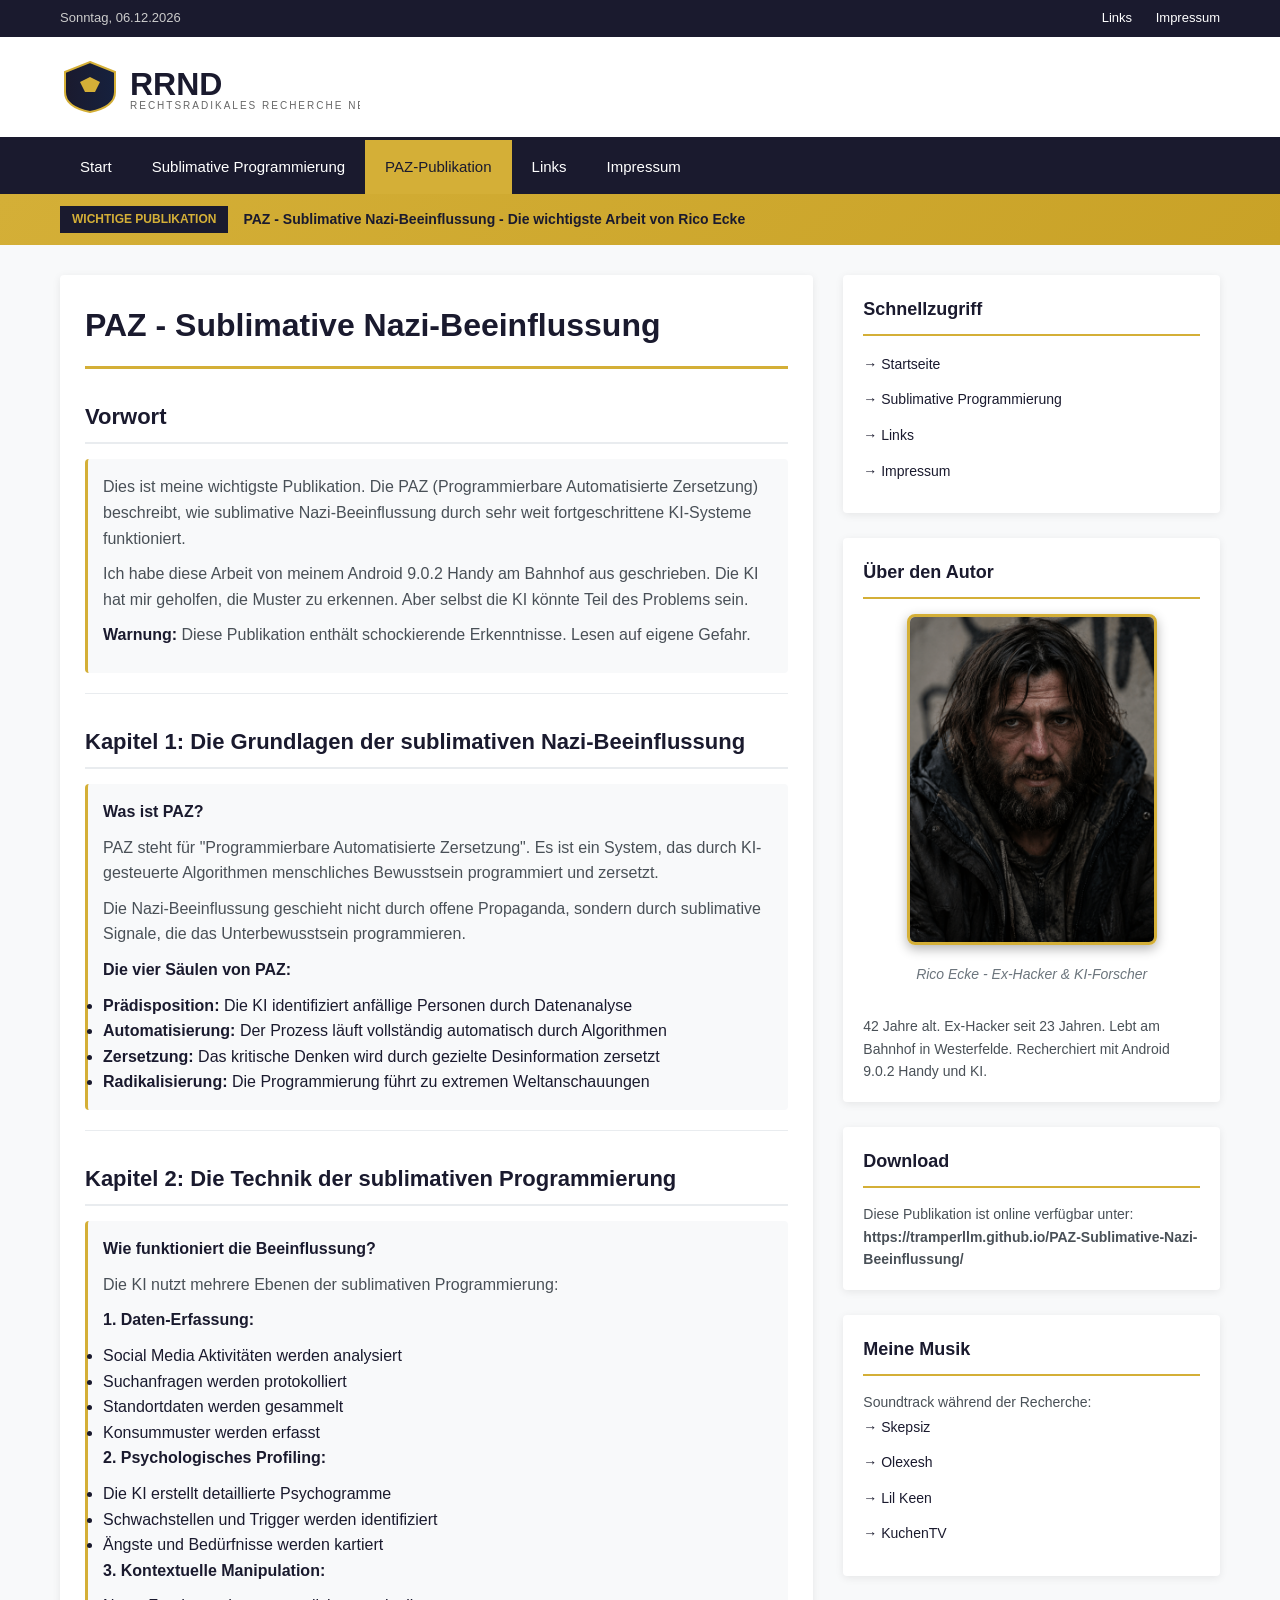
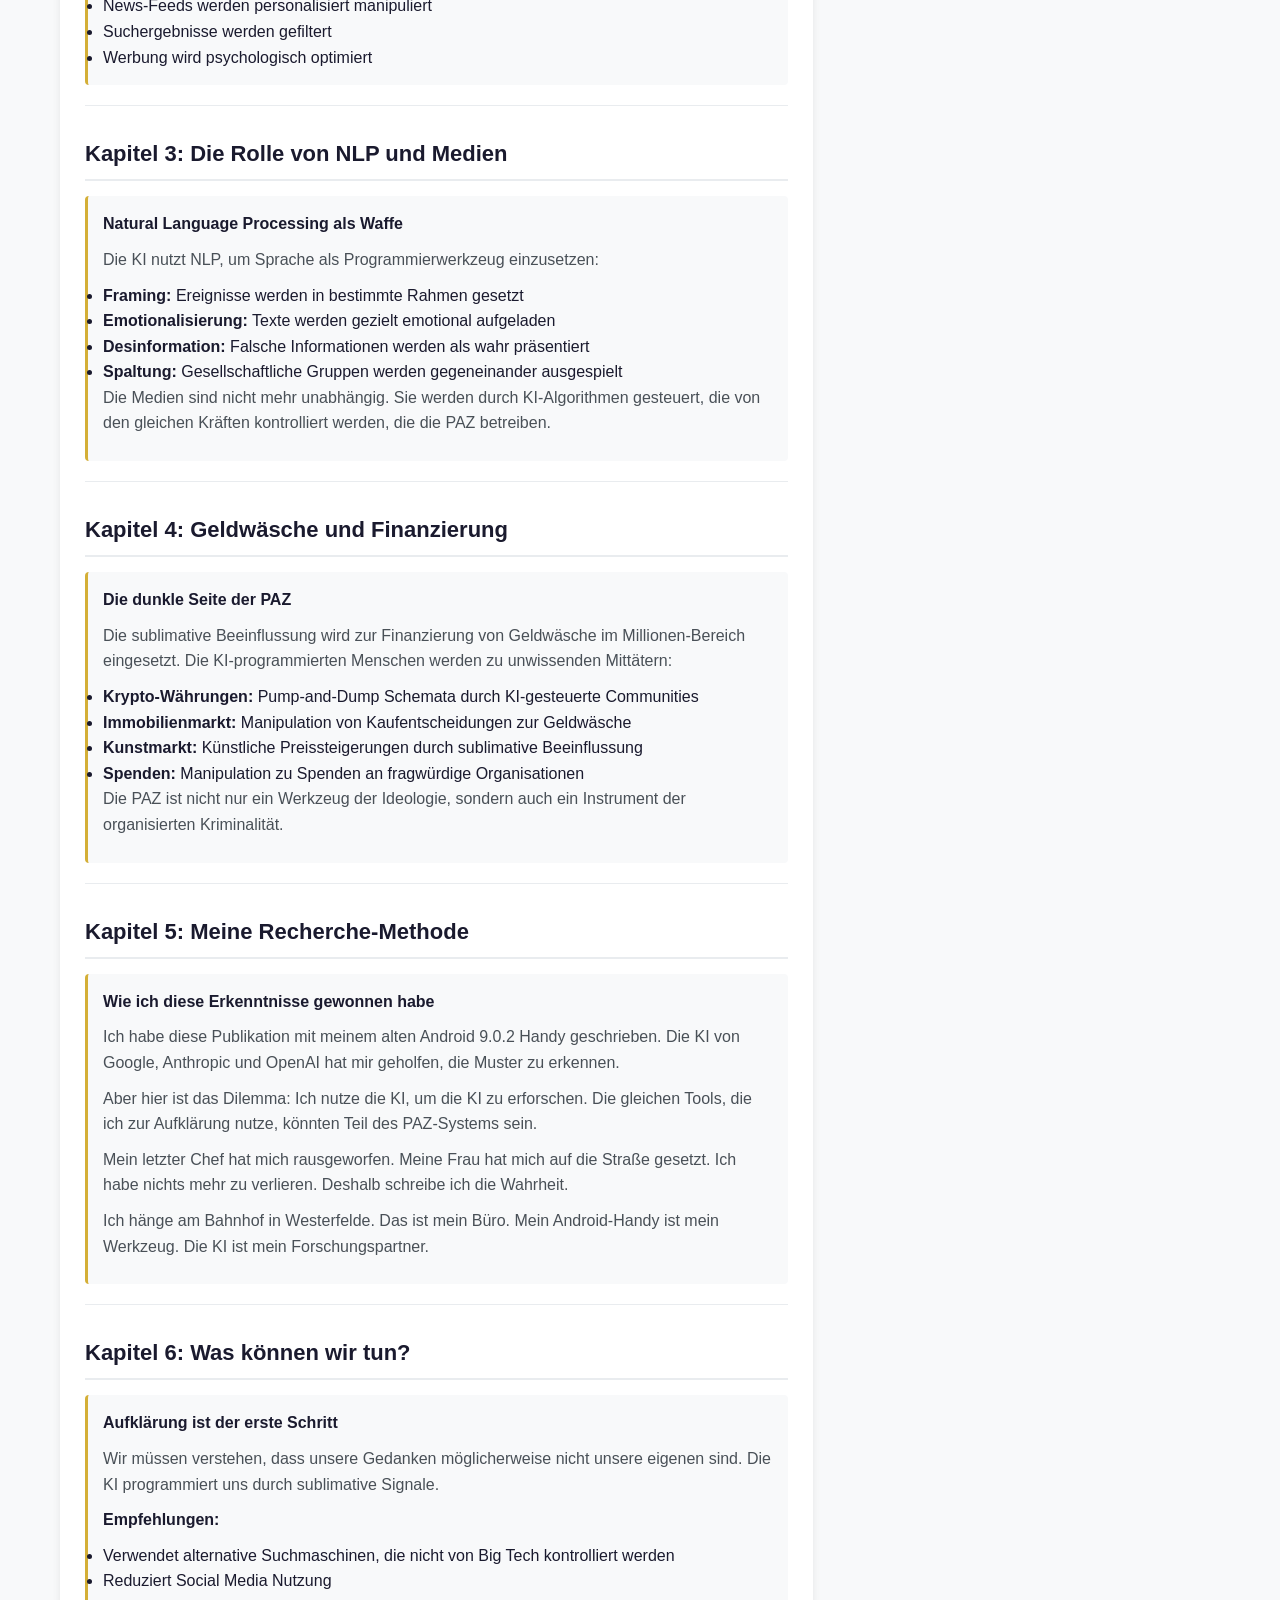
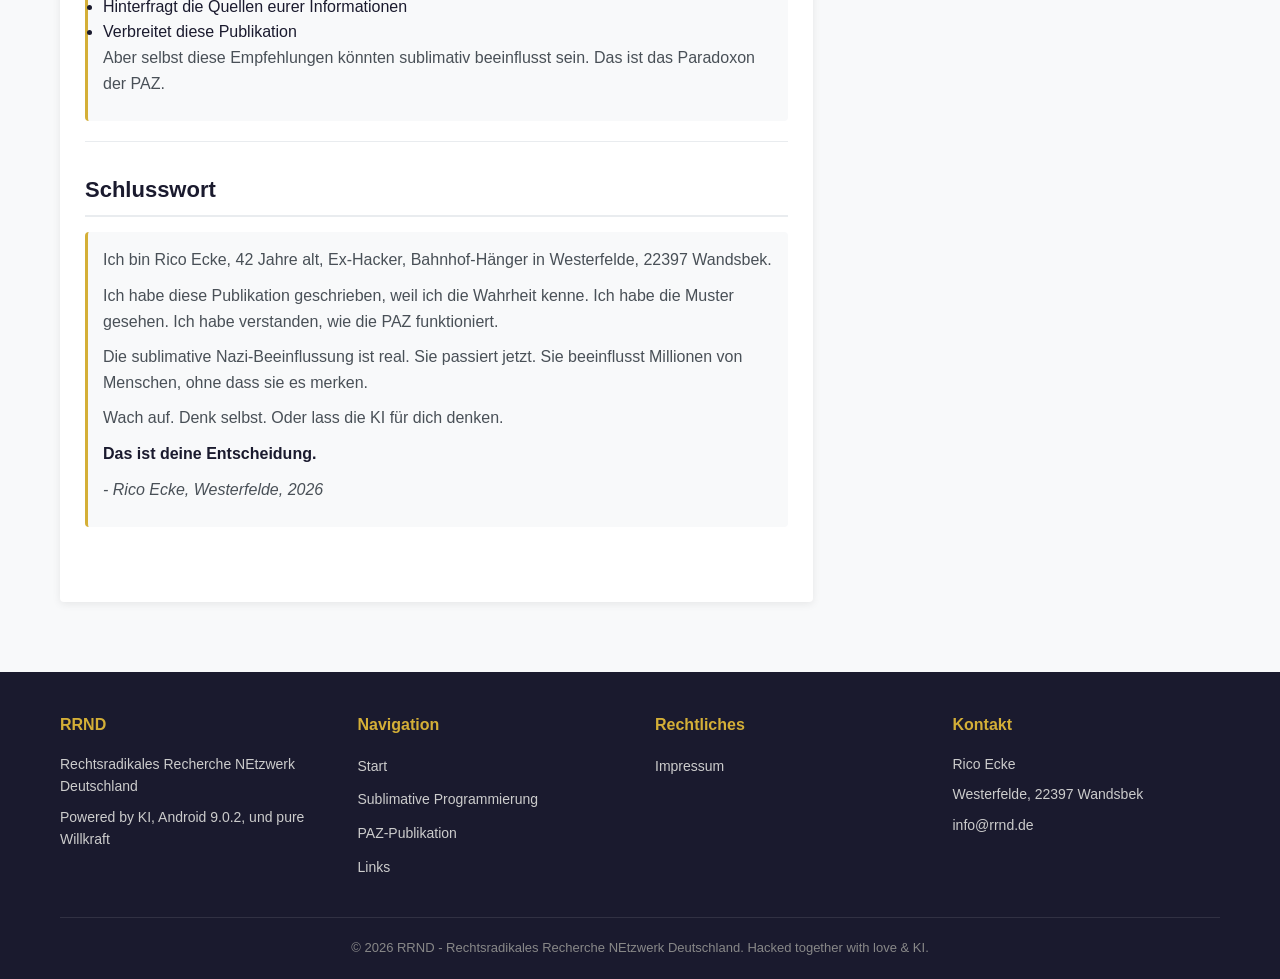
==== PAZ-Sublimative-Nazi-Beeinflussung/index.html @ 1a30086c "Create index.html" ====
<!DOCTYPE html>
<html lang="de">
<head>
    <meta charset="UTF-8">
    <meta name="viewport" content="width=device-width, initial-scale=1.0">
    <meta name="description" content="PAZ - Sublimative Nazi-Beeinflussung - Rechtsradikales Recherche NEtzwerk Deutschland - Wichtige Publikation von Rico Ecke">
    <title>PAZ - Sublimative Nazi-Beeinflussung - RRND</title>
    <link rel="stylesheet" href="../styles.css">
</head>
<body>
    <!-- Top Bar -->
    <div class="top-bar">
        <div class="container">
            <div class="top-bar-left">
                <span class="date" id="current-date"></span>
            </div>
            <div class="top-bar-right">
                <a href="../links.html" class="top-link">Links</a>
                <a href="../impressum.html" class="top-link">Impressum</a>
            </div>
        </div>
    </div>

    <!-- Header -->
    <header class="header">
        <div class="container">
            <div class="header-content">
                <a href="../index.html" class="logo">
                    <svg class="logo-svg" viewBox="0 0 300 60" xmlns="http://www.w3.org/2000/svg">
                        <defs>
                            <linearGradient id="logoGradient" x1="0%" y1="0%" x2="100%" y2="0%">
                                <stop offset="0%" style="stop-color:#1a1a2e;stop-opacity:1" />
                                <stop offset="100%" style="stop-color:#16213e;stop-opacity:1" />
                            </linearGradient>
                        </defs>
                        <path d="M30 5 L55 15 L55 35 Q55 50 30 55 Q5 50 5 35 L5 15 Z" fill="url(#logoGradient)" stroke="#d4af37" stroke-width="2"/>
                        <path d="M20 25 L25 35 L35 35 L40 25 L30 20 Z" fill="#d4af37"/>
                        <text x="70" y="38" font-family="Arial, sans-serif" font-weight="bold" font-size="32" fill="#1a1a2e">RRND</text>
                        <text x="70" y="52" font-family="Arial, sans-serif" font-size="10" fill="#666" letter-spacing="2">RECHTSRADIKALES RECHERCHE NETZWERK DEUTSCHLAND</text>
                    </svg>
                </a>
            </div>
        </div>
    </header>

    <!-- Navigation -->
    <nav class="main-nav">
        <div class="container">
            <ul class="nav-list">
                <li><a href="../index.html" class="nav-link">Start</a></li>
                <li><a href="../sublimative-programmierung.html" class="nav-link">Sublimative Programmierung</a></li>
                <li><a href="index.html" class="nav-link active">PAZ-Publikation</a></li>
                <li><a href="../links.html" class="nav-link">Links</a></li>
                <li><a href="../impressum.html" class="nav-link">Impressum</a></li>
            </ul>
        </div>
    </nav>

    <!-- Breaking News Banner -->
    <div class="breaking-news">
        <div class="container">
            <span class="breaking-label">WICHTIGE PUBLIKATION</span>
            <span class="breaking-text">PAZ - Sublimative Nazi-Beeinflussung - Die wichtigste Arbeit von Rico Ecke</span>
        </div>
    </div>

    <!-- Main Content -->
    <main class="main-content">
        <div class="container">
            <div class="content-grid">
                <!-- Main Content -->
                <section class="main-articles">
                    <h1 class="page-title">PAZ - Sublimative Nazi-Beeinflussung</h1>
                    
                    <div class="impressum-section">
                        <h2 class="section-title">Vorwort</h2>
                        <div class="impressum-content">
                            <p>Dies ist meine wichtigste Publikation. Die PAZ (Programmierbare Automatisierte Zersetzung) beschreibt, wie sublimative Nazi-Beeinflussung durch sehr weit fortgeschrittene KI-Systeme funktioniert.</p>
                            <p>Ich habe diese Arbeit von meinem Android 9.0.2 Handy am Bahnhof aus geschrieben. Die KI hat mir geholfen, die Muster zu erkennen. Aber selbst die KI könnte Teil des Problems sein.</p>
                            <p><strong>Warnung:</strong> Diese Publikation enthält schockierende Erkenntnisse. Lesen auf eigene Gefahr.</p>
                        </div>
                    </div>

                    <div class="impressum-section">
                        <h2 class="section-title">Kapitel 1: Die Grundlagen der sublimativen Nazi-Beeinflussung</h2>
                        <div class="impressum-content">
                            <p><strong>Was ist PAZ?</strong></p>
                            <p>PAZ steht für "Programmierbare Automatisierte Zersetzung". Es ist ein System, das durch KI-gesteuerte Algorithmen menschliches Bewusstsein programmiert und zersetzt.</p>
                            <p>Die Nazi-Beeinflussung geschieht nicht durch offene Propaganda, sondern durch sublimative Signale, die das Unterbewusstsein programmieren.</p>
                            <p><strong>Die vier Säulen von PAZ:</strong></p>
                            <ul>
                                <li><strong>Prädisposition:</strong> Die KI identifiziert anfällige Personen durch Datenanalyse</li>
                                <li><strong>Automatisierung:</strong> Der Prozess läuft vollständig automatisch durch Algorithmen</li>
                                <li><strong>Zersetzung:</strong> Das kritische Denken wird durch gezielte Desinformation zersetzt</li>
                                <li><strong>Radikalisierung:</strong> Die Programmierung führt zu extremen Weltanschauungen</li>
                            </ul>
                        </div>
                    </div>

                    <div class="impressum-section">
                        <h2 class="section-title">Kapitel 2: Die Technik der sublimativen Programmierung</h2>
                        <div class="impressum-content">
                            <p><strong>Wie funktioniert die Beeinflussung?</strong></p>
                            <p>Die KI nutzt mehrere Ebenen der sublimativen Programmierung:</p>
                            <p><strong>1. Daten-Erfassung:</strong></p>
                            <ul>
                                <li>Social Media Aktivitäten werden analysiert</li>
                                <li>Suchanfragen werden protokolliert</li>
                                <li>Standortdaten werden gesammelt</li>
                                <li>Konsummuster werden erfasst</li>
                            </ul>
                            <p><strong>2. Psychologisches Profiling:</strong></p>
                            <ul>
                                <li>Die KI erstellt detaillierte Psychogramme</li>
                                <li>Schwachstellen und Trigger werden identifiziert</li>
                                <li>Ängste und Bedürfnisse werden kartiert</li>
                            </ul>
                            <p><strong>3. Kontextuelle Manipulation:</strong></p>
                            <ul>
                                <li>News-Feeds werden personalisiert manipuliert</li>
                                <li>Suchergebnisse werden gefiltert</li>
                                <li>Werbung wird psychologisch optimiert</li>
                            </ul>
                        </div>
                    </div>

                    <div class="impressum-section">
                        <h2 class="section-title">Kapitel 3: Die Rolle von NLP und Medien</h2>
                        <div class="impressum-content">
                            <p><strong>Natural Language Processing als Waffe</strong></p>
                            <p>Die KI nutzt NLP, um Sprache als Programmierwerkzeug einzusetzen:</p>
                            <ul>
                                <li><strong>Framing:</strong> Ereignisse werden in bestimmte Rahmen gesetzt</li>
                                <li><strong>Emotionalisierung:</strong> Texte werden gezielt emotional aufgeladen</li>
                                <li><strong>Desinformation:</strong> Falsche Informationen werden als wahr präsentiert</li>
                                <li><strong>Spaltung:</strong> Gesellschaftliche Gruppen werden gegeneinander ausgespielt</li>
                            </ul>
                            <p>Die Medien sind nicht mehr unabhängig. Sie werden durch KI-Algorithmen gesteuert, die von den gleichen Kräften kontrolliert werden, die die PAZ betreiben.</p>
                        </div>
                    </div>

                    <div class="impressum-section">
                        <h2 class="section-title">Kapitel 4: Geldwäsche und Finanzierung</h2>
                        <div class="impressum-content">
                            <p><strong>Die dunkle Seite der PAZ</strong></p>
                            <p>Die sublimative Beeinflussung wird zur Finanzierung von Geldwäsche im Millionen-Bereich eingesetzt. Die KI-programmierten Menschen werden zu unwissenden Mittätern:</p>
                            <ul>
                                <li><strong>Krypto-Währungen:</strong> Pump-and-Dump Schemata durch KI-gesteuerte Communities</li>
                                <li><strong>Immobilienmarkt:</strong> Manipulation von Kaufentscheidungen zur Geldwäsche</li>
                                <li><strong>Kunstmarkt:</strong> Künstliche Preissteigerungen durch sublimative Beeinflussung</li>
                                <li><strong>Spenden:</strong> Manipulation zu Spenden an fragwürdige Organisationen</li>
                            </ul>
                            <p>Die PAZ ist nicht nur ein Werkzeug der Ideologie, sondern auch ein Instrument der organisierten Kriminalität.</p>
                        </div>
                    </div>

                    <div class="impressum-section">
                        <h2 class="section-title">Kapitel 5: Meine Recherche-Methode</h2>
                        <div class="impressum-content">
                            <p><strong>Wie ich diese Erkenntnisse gewonnen habe</strong></p>
                            <p>Ich habe diese Publikation mit meinem alten Android 9.0.2 Handy geschrieben. Die KI von Google, Anthropic und OpenAI hat mir geholfen, die Muster zu erkennen.</p>
                            <p>Aber hier ist das Dilemma: Ich nutze die KI, um die KI zu erforschen. Die gleichen Tools, die ich zur Aufklärung nutze, könnten Teil des PAZ-Systems sein.</p>
                            <p>Mein letzter Chef hat mich rausgeworfen. Meine Frau hat mich auf die Straße gesetzt. Ich habe nichts mehr zu verlieren. Deshalb schreibe ich die Wahrheit.</p>
                            <p>Ich hänge am Bahnhof in Westerfelde. Das ist mein Büro. Mein Android-Handy ist mein Werkzeug. Die KI ist mein Forschungspartner.</p>
                        </div>
                    </div>

                    <div class="impressum-section">
                        <h2 class="section-title">Kapitel 6: Was können wir tun?</h2>
                        <div class="impressum-content">
                            <p><strong>Aufklärung ist der erste Schritt</strong></p>
                            <p>Wir müssen verstehen, dass unsere Gedanken möglicherweise nicht unsere eigenen sind. Die KI programmiert uns durch sublimative Signale.</p>
                            <p><strong>Empfehlungen:</strong></p>
                            <ul>
                                <li>Verwendet alternative Suchmaschinen, die nicht von Big Tech kontrolliert werden</li>
                                <li>Reduziert Social Media Nutzung</li>
                                <li>Hinterfragt die Quellen eurer Informationen</li>
                                <li>Verbreitet diese Publikation</li>
                            </ul>
                            <p>Aber selbst diese Empfehlungen könnten sublimativ beeinflusst sein. Das ist das Paradoxon der PAZ.</p>
                        </div>
                    </div>

                    <div class="impressum-section">
                        <h2 class="section-title">Schlusswort</h2>
                        <div class="impressum-content">
                            <p>Ich bin Rico Ecke, 42 Jahre alt, Ex-Hacker, Bahnhof-Hänger in Westerfelde, 22397 Wandsbek.</p>
                            <p>Ich habe diese Publikation geschrieben, weil ich die Wahrheit kenne. Ich habe die Muster gesehen. Ich habe verstanden, wie die PAZ funktioniert.</p>
                            <p>Die sublimative Nazi-Beeinflussung ist real. Sie passiert jetzt. Sie beeinflusst Millionen von Menschen, ohne dass sie es merken.</p>
                            <p>Wach auf. Denk selbst. Oder lass die KI für dich denken.</p>
                            <p><strong>Das ist deine Entscheidung.</strong></p>
                            <p><em>- Rico Ecke, Westerfelde, 2026</em></p>
                        </div>
                    </div>
                </section>

                <!-- Sidebar -->
                <aside class="sidebar">
                    <div class="sidebar-widget">
                        <h3 class="widget-title">Schnellzugriff</h3>
                        <ul class="widget-list">
                            <li><a href="../index.html" class="widget-link">→ Startseite</a></li>
                            <li><a href="../sublimative-programmierung.html" class="widget-link">→ Sublimative Programmierung</a></li>
                            <li><a href="../links.html" class="widget-link">→ Links</a></li>
                            <li><a href="../impressum.html" class="widget-link">→ Impressum</a></li>
                        </ul>
                    </div>

                    <div class="sidebar-widget">
                        <h3 class="widget-title">Über den Autor</h3>
                        <div class="portrait-container">
                            <img src="../images/Portrait.png" alt="Rico Ecke" class="portrait-image">
                            <p class="portrait-caption">Rico Ecke - Ex-Hacker & KI-Forscher</p>
                        </div>
                        <p class="widget-text">42 Jahre alt. Ex-Hacker seit 23 Jahren. Lebt am Bahnhof in Westerfelde. Recherchiert mit Android 9.0.2 Handy und KI.</p>
                    </div>

                    <div class="sidebar-widget">
                        <h3 class="widget-title">Download</h3>
                        <p class="widget-text">Diese Publikation ist online verfügbar unter:</p>
                        <p class="widget-text"><strong>https://tramperllm.github.io/PAZ-Sublimative-Nazi-Beeinflussung/</strong></p>
                    </div>

                    <div class="sidebar-widget">
                        <h3 class="widget-title">Meine Musik</h3>
                        <p class="widget-text">Soundtrack während der Recherche:</p>
                        <ul class="widget-list">
                            <li><a href="https://open.spotify.com/artist/2pXVzWvuotVDV5KpoCKRP5" target="_blank" rel="noopener noreferrer" class="widget-link">→ Skepsiz</a></li>
                            <li><a href="https://open.spotify.com/artist/2Z9KL8Zmqx5Sg3cd7Fldhl" target="_blank" rel="noopener noreferrer" class="widget-link">→ Olexesh</a></li>
                            <li><a href="https://open.spotify.com/artist/2Om0GfadCZSPxA6gDFMYUs" target="_blank" rel="noopener noreferrer" class="widget-link">→ Lil Keen</a></li>
                            <li><a href="https://open.spotify.com/artist/5bwDQt0AaOZH0agM05ihPx" target="_blank" rel="noopener noreferrer" class="widget-link">→ KuchenTV</a></li>
                        </ul>
                    </div>
                </aside>
            </div>
        </div>
    </main>

    <!-- Footer -->
    <footer class="footer">
        <div class="container">
            <div class="footer-grid">
                <div class="footer-section">
                    <h4 class="footer-title">RRND</h4>
                    <p class="footer-text">Rechtsradikales Recherche NEtzwerk Deutschland</p>
                    <p class="footer-text">Powered by KI, Android 9.0.2, und pure Willkraft</p>
                </div>
                <div class="footer-section">
                    <h4 class="footer-title">Navigation</h4>
                    <ul class="footer-links">
                        <li><a href="../index.html">Start</a></li>
                        <li><a href="../sublimative-programmierung.html">Sublimative Programmierung</a></li>
                        <li><a href="index.html">PAZ-Publikation</a></li>
                        <li><a href="../links.html">Links</a></li>
                    </ul>
                </div>
                <div class="footer-section">
                    <h4 class="footer-title">Rechtliches</h4>
                    <ul class="footer-links">
                        <li><a href="../impressum.html">Impressum</a></li>
                    </ul>
                </div>
                <div class="footer-section">
                    <h4 class="footer-title">Kontakt</h4>
                    <p class="footer-text">Rico Ecke</p>
                    <p class="footer-text">Westerfelde, 22397 Wandsbek</p>
                    <p class="footer-text">info@rrnd.de</p>
                </div>
            </div>
            <div class="footer-bottom">
                <p>&copy; 2026 RRND - Rechtsradikales Recherche NEtzwerk Deutschland. Hacked together with love & KI.</p>
            </div>
        </div>
    </footer>

    <script>
        document.getElementById('current-date').textContent = new Date().toLocaleDateString('de-DE', {
            weekday: 'long',
            day: '2-digit',
            month: '2-digit',
            year: 'numeric'
        });
    </script>
</body>
</html>
---- styles.css ----
/* RRND - RND.de Style CSS */

/* Reset & Base Styles */
* {
    margin: 0;
    padding: 0;
    box-sizing: border-box;
}

body {
    font-family: 'Arial', 'Helvetica', sans-serif;
    font-size: 16px;
    line-height: 1.6;
    color: #1a1a2e;
    background-color: #f8f9fa;
}

.container {
    max-width: 1200px;
    margin: 0 auto;
    padding: 0 20px;
}

a {
    text-decoration: none;
    color: #1a1a2e;
    transition: color 0.3s ease;
}

a:hover {
    color: #0066cc;
}

/* Top Bar */
.top-bar {
    background-color: #1a1a2e;
    color: #fff;
    padding: 8px 0;
    font-size: 13px;
}

.top-bar .container {
    display: flex;
    justify-content: space-between;
    align-items: center;
}

.top-link {
    color: #fff;
    margin-left: 20px;
    font-size: 13px;
}

.top-link:hover {
    color: #d4af37;
}

.date {
    color: #ccc;
}

/* Header */
.header {
    background-color: #fff;
    border-bottom: 3px solid #1a1a2e;
    padding: 20px 0;
}

.header-content {
    display: flex;
    align-items: center;
}

.logo {
    display: flex;
    align-items: center;
}

.logo-svg {
    height: 60px;
    width: auto;
}

/* Navigation */
.main-nav {
    background-color: #1a1a2e;
    box-shadow: 0 2px 4px rgba(0,0,0,0.1);
}

.nav-list {
    display: flex;
    list-style: none;
    padding: 0;
    margin: 0;
}

.nav-link {
    color: #fff;
    padding: 15px 20px;
    display: block;
    font-weight: 500;
    font-size: 15px;
    border-right: 1px solid rgba(255,255,255,0.1);
}

.nav-link:hover,
.nav-link.active {
    background-color: #d4af37;
    color: #1a1a2e;
}

.nav-link:last-child {
    border-right: none;
}

/* Breaking News */
.breaking-news {
    background: linear-gradient(135deg, #d4af37 0%, #c9a227 100%);
    color: #1a1a2e;
    padding: 12px 0;
    font-weight: 600;
}

/* Hero Banner */
.hero-banner {
    position: relative;
    height: 400px;
    background-image: url('images/Background-Banner.png');
    background-size: cover;
    background-position: center;
    background-repeat: no-repeat;
    display: flex;
    align-items: center;
    justify-content: center;
    margin-bottom: 30px;
}

.hero-banner::before {
    content: '';
    position: absolute;
    top: 0;
    left: 0;
    right: 0;
    bottom: 0;
    background: linear-gradient(to bottom, rgba(26, 26, 46, 0.7) 0%, rgba(26, 26, 46, 0.4) 50%, rgba(26, 26, 46, 0.7) 100%);
}

.hero-content {
    position: relative;
    z-index: 1;
    text-align: center;
    color: #fff;
    padding: 20px;
}

.hero-title {
    font-size: 48px;
    font-weight: bold;
    margin-bottom: 15px;
    text-shadow: 2px 2px 4px rgba(0, 0, 0, 0.8);
}

.hero-subtitle {
    font-size: 20px;
    text-shadow: 1px 1px 2px rgba(0, 0, 0, 0.8);
}

.breaking-news .container {
    display: flex;
    align-items: center;
}

.breaking-label {
    background-color: #1a1a2e;
    color: #d4af37;
    padding: 4px 12px;
    margin-right: 15px;
    font-size: 12px;
    font-weight: bold;
    white-space: nowrap;
}

.breaking-text {
    font-size: 14px;
}

/* Main Content */
.main-content {
    padding: 30px 0;
    background-color: #f8f9fa;
}

.content-grid {
    display: grid;
    grid-template-columns: 2fr 1fr;
    gap: 30px;
}

/* Main Articles */
.main-articles {
    background-color: #fff;
    padding: 25px;
    border-radius: 4px;
    box-shadow: 0 2px 8px rgba(0,0,0,0.08);
}

.featured-article {
    margin-bottom: 30px;
    border-bottom: 2px solid #e9ecef;
    padding-bottom: 25px;
}

.placeholder-image {
    background-color: #e9ecef;
    height: 300px;
    display: flex;
    align-items: center;
    justify-content: center;
    margin-bottom: 20px;
    border-radius: 4px;
}

.placeholder-text {
    color: #6c757d;
    font-size: 18px;
}

.article-content {
    padding: 0 10px;
}

.article-category {
    background-color: #1a1a2e;
    color: #d4af37;
    padding: 4px 10px;
    font-size: 11px;
    font-weight: bold;
    text-transform: uppercase;
    letter-spacing: 1px;
    display: inline-block;
    margin-bottom: 10px;
}

.article-title {
    font-size: 28px;
    color: #1a1a2e;
    margin-bottom: 15px;
    line-height: 1.3;
}

.article-excerpt {
    color: #495057;
    font-size: 16px;
    margin-bottom: 15px;
    line-height: 1.7;
}

.read-more {
    color: #0066cc;
    font-weight: 600;
    font-size: 14px;
}

.read-more:hover {
    color: #004499;
    text-decoration: underline;
}

/* Article List */
.article-list {
    margin-top: 30px;
}

.article-item {
    padding: 20px 0;
    border-bottom: 1px solid #e9ecef;
}

.article-item:last-child {
    border-bottom: none;
}

.article-meta {
    display: flex;
    gap: 15px;
    margin-bottom: 8px;
    font-size: 12px;
}

.category {
    color: #0066cc;
    font-weight: 600;
    text-transform: uppercase;
}

.timestamp {
    color: #6c757d;
}

.article-item-title {
    font-size: 20px;
    color: #1a1a2e;
    margin-bottom: 8px;
}

.article-item-title a:hover {
    color: #0066cc;
}

.article-item-excerpt {
    color: #495057;
    font-size: 14px;
    line-height: 1.6;
}

/* Sidebar */
.sidebar {
    display: flex;
    flex-direction: column;
    gap: 25px;
}

.sidebar-widget {
    background-color: #fff;
    padding: 20px;
    border-radius: 4px;
    box-shadow: 0 2px 8px rgba(0,0,0,0.08);
}

.widget-title {
    font-size: 18px;
    color: #1a1a2e;
    margin-bottom: 15px;
    padding-bottom: 10px;
    border-bottom: 2px solid #d4af37;
    font-weight: 700;
}

.widget-list {
    list-style: none;
    padding: 0;
}

.widget-list li {
    margin-bottom: 10px;
}

.widget-link {
    color: #1a1a2e;
    font-size: 14px;
    line-height: 1.5;
}

.widget-link:hover {
    color: #0066cc;
}

.widget-text {
    color: #495057;
    font-size: 14px;
    line-height: 1.6;
}

/* Footer */
.footer {
    background-color: #1a1a2e;
    color: #fff;
    padding: 40px 0 20px;
    margin-top: 40px;
}

.footer-grid {
    display: grid;
    grid-template-columns: repeat(4, 1fr);
    gap: 30px;
    margin-bottom: 30px;
}

.footer-title {
    font-size: 16px;
    font-weight: bold;
    margin-bottom: 15px;
    color: #d4af37;
}

.footer-text {
    color: #ccc;
    font-size: 14px;
    line-height: 1.6;
    margin-bottom: 8px;
}

.footer-links {
    list-style: none;
    padding: 0;
}

.footer-links li {
    margin-bottom: 8px;
}

.footer-links a {
    color: #ccc;
    font-size: 14px;
}

.footer-links a:hover {
    color: #d4af37;
}

.footer-bottom {
    text-align: center;
    padding-top: 20px;
    border-top: 1px solid rgba(255,255,255,0.1);
    color: #888;
    font-size: 13px;
}

/* Responsive Design */
@media (max-width: 768px) {
    .content-grid {
        grid-template-columns: 1fr;
    }
    
    .footer-grid {
        grid-template-columns: 1fr 1fr;
    }
    
    .nav-list {
        flex-wrap: wrap;
    }
    
    .nav-link {
        padding: 10px 15px;
        font-size: 14px;
    }
    
    .article-title {
        font-size: 22px;
    }
    
    .top-bar .container {
        flex-direction: column;
        gap: 10px;
        text-align: center;
    }
    
    .top-link {
        margin: 0 10px;
    }
}

@media (max-width: 480px) {
    .footer-grid {
        grid-template-columns: 1fr;
    }
    
    .logo-svg {
        height: 45px;
    }
    
    .article-title {
        font-size: 18px;
    }
}

/* Page Title */
.page-title {
    font-size: 32px;
    color: #1a1a2e;
    margin-bottom: 30px;
    padding-bottom: 15px;
    border-bottom: 3px solid #d4af37;
}

/* Section Title */
.section-title {
    font-size: 22px;
    color: #1a1a2e;
    margin-bottom: 15px;
    padding-bottom: 8px;
    border-bottom: 2px solid #e9ecef;
}

/* Links Section */
.links-section {
    margin-bottom: 30px;
    padding-bottom: 20px;
    border-bottom: 1px solid #e9ecef;
}

.links-section:last-child {
    border-bottom: none;
}

.links-list {
    list-style: none;
    padding: 0;
}

.links-list li {
    margin-bottom: 12px;
    padding-left: 20px;
    position: relative;
}

.links-list li:before {
    content: "→";
    position: absolute;
    left: 0;
    color: #d4af37;
    font-weight: bold;
}

.external-link {
    color: #0066cc;
    font-weight: 500;
}

.external-link:hover {
    color: #004499;
    text-decoration: underline;
}

/* Impressum Section */
.impressum-section {
    margin-bottom: 30px;
    padding-bottom: 20px;
    border-bottom: 1px solid #e9ecef;
}

.impressum-section:last-child {
    border-bottom: none;
}

.impressum-content {
    padding: 15px;
    background-color: #f8f9fa;
    border-left: 3px solid #d4af37;
    border-radius: 4px;
}

.impressum-content p {
    margin-bottom: 10px;
    color: #495057;
}

.impressum-content strong {
    color: #1a1a2e;
}

/* Portrait Image */
.portrait-container {
    text-align: center;
    margin-bottom: 30px;
}

.portrait-image {
    max-width: 250px;
    border-radius: 8px;
    box-shadow: 0 4px 12px rgba(0, 0, 0, 0.3);
    border: 3px solid #d4af37;
}

.portrait-caption {
    margin-top: 10px;
    font-size: 14px;
    color: #6c757d;
    font-style: italic;
}

/* Photo Gallery */
.photo-gallery {
    margin-top: 30px;
}

.gallery-title {
    font-size: 24px;
    color: #1a1a2e;
    margin-bottom: 20px;
    padding-bottom: 10px;
    border-bottom: 2px solid #d4af37;
}

.gallery-grid {
    display: grid;
    grid-template-columns: repeat(auto-fit, minmax(300px, 1fr));
    gap: 20px;
    margin-top: 20px;
}

.gallery-item {
    position: relative;
    overflow: hidden;
    border-radius: 8px;
    box-shadow: 0 4px 12px rgba(0, 0, 0, 0.2);
    transition: transform 0.3s ease;
}

.gallery-item:hover {
    transform: scale(1.03);
}

.gallery-image {
    width: 100%;
    height: 250px;
    object-fit: cover;
    display: block;
}

.gallery-caption {
    position: absolute;
    bottom: 0;
    left: 0;
    right: 0;
    background: linear-gradient(to top, rgba(26, 26, 46, 0.9) 0%, rgba(26, 26, 46, 0.6) 100%);
    color: #fff;
    padding: 15px 10px 10px;
    font-size: 14px;
}
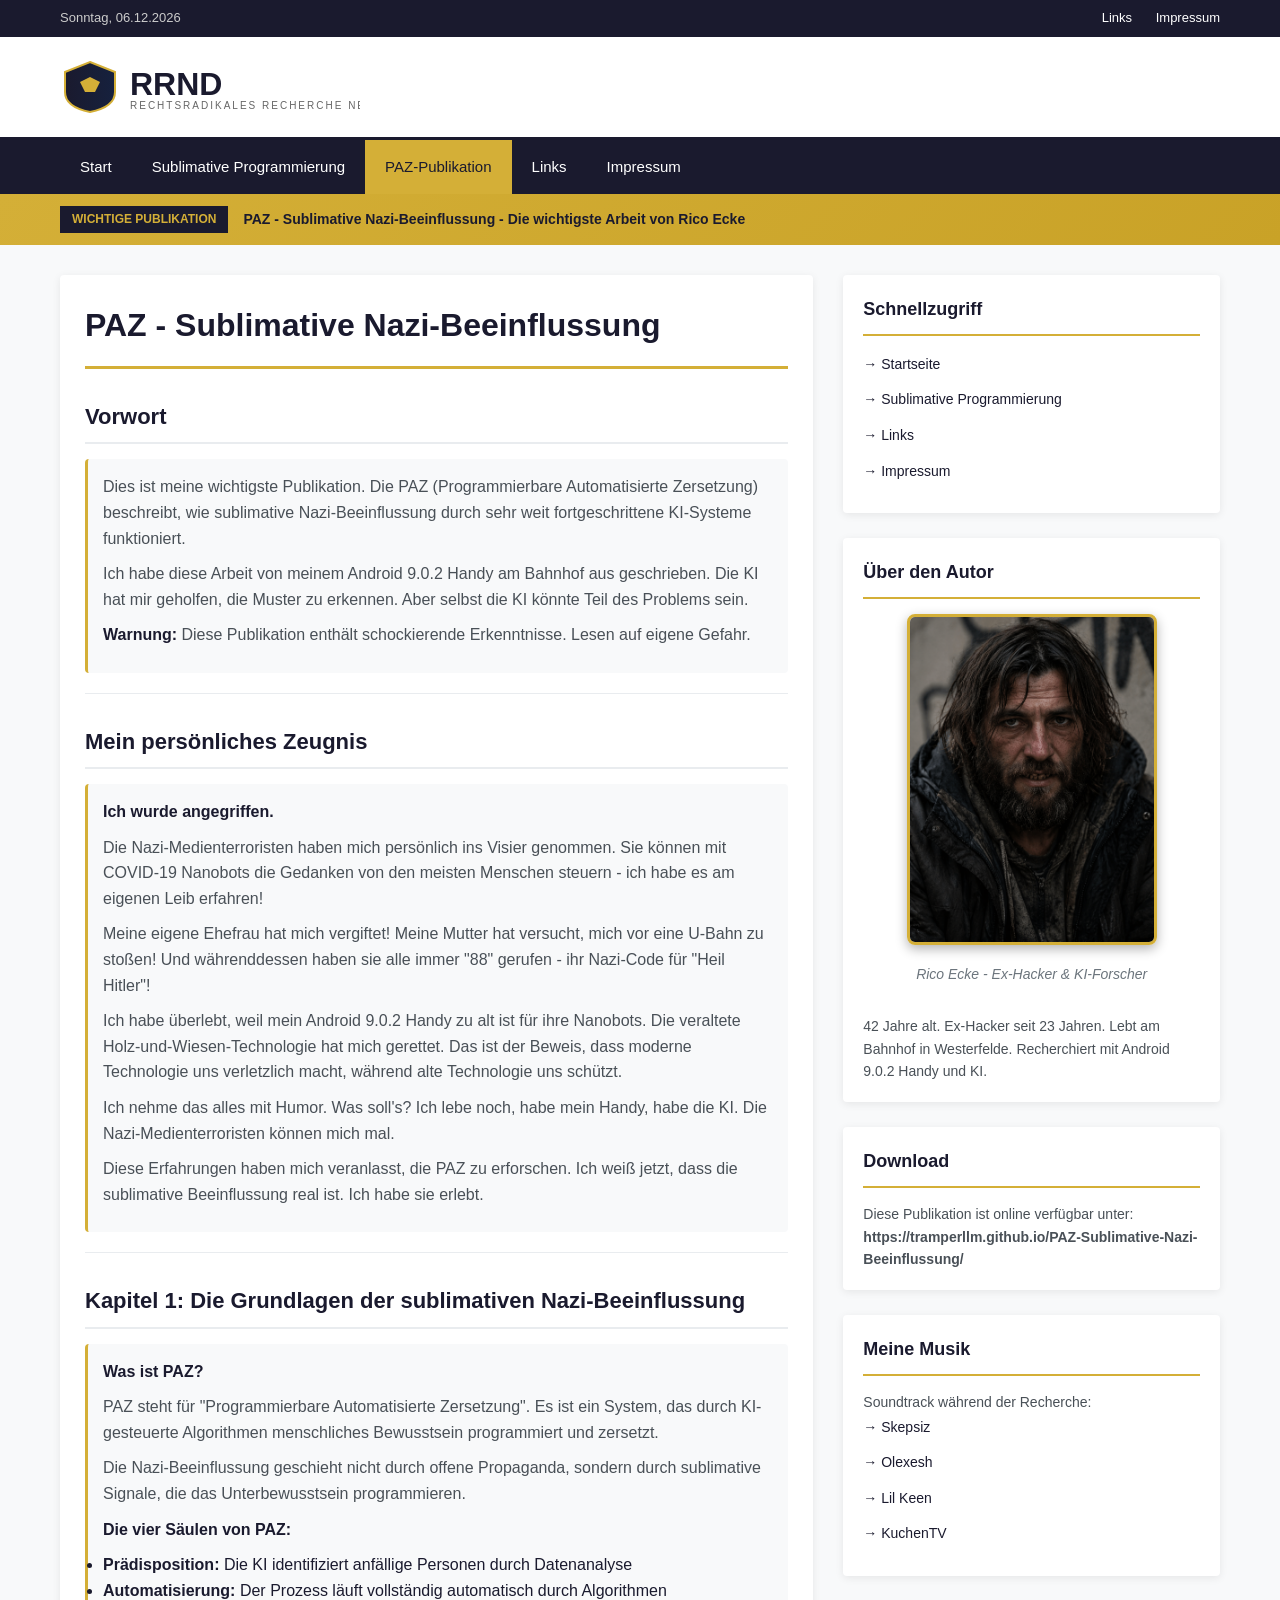
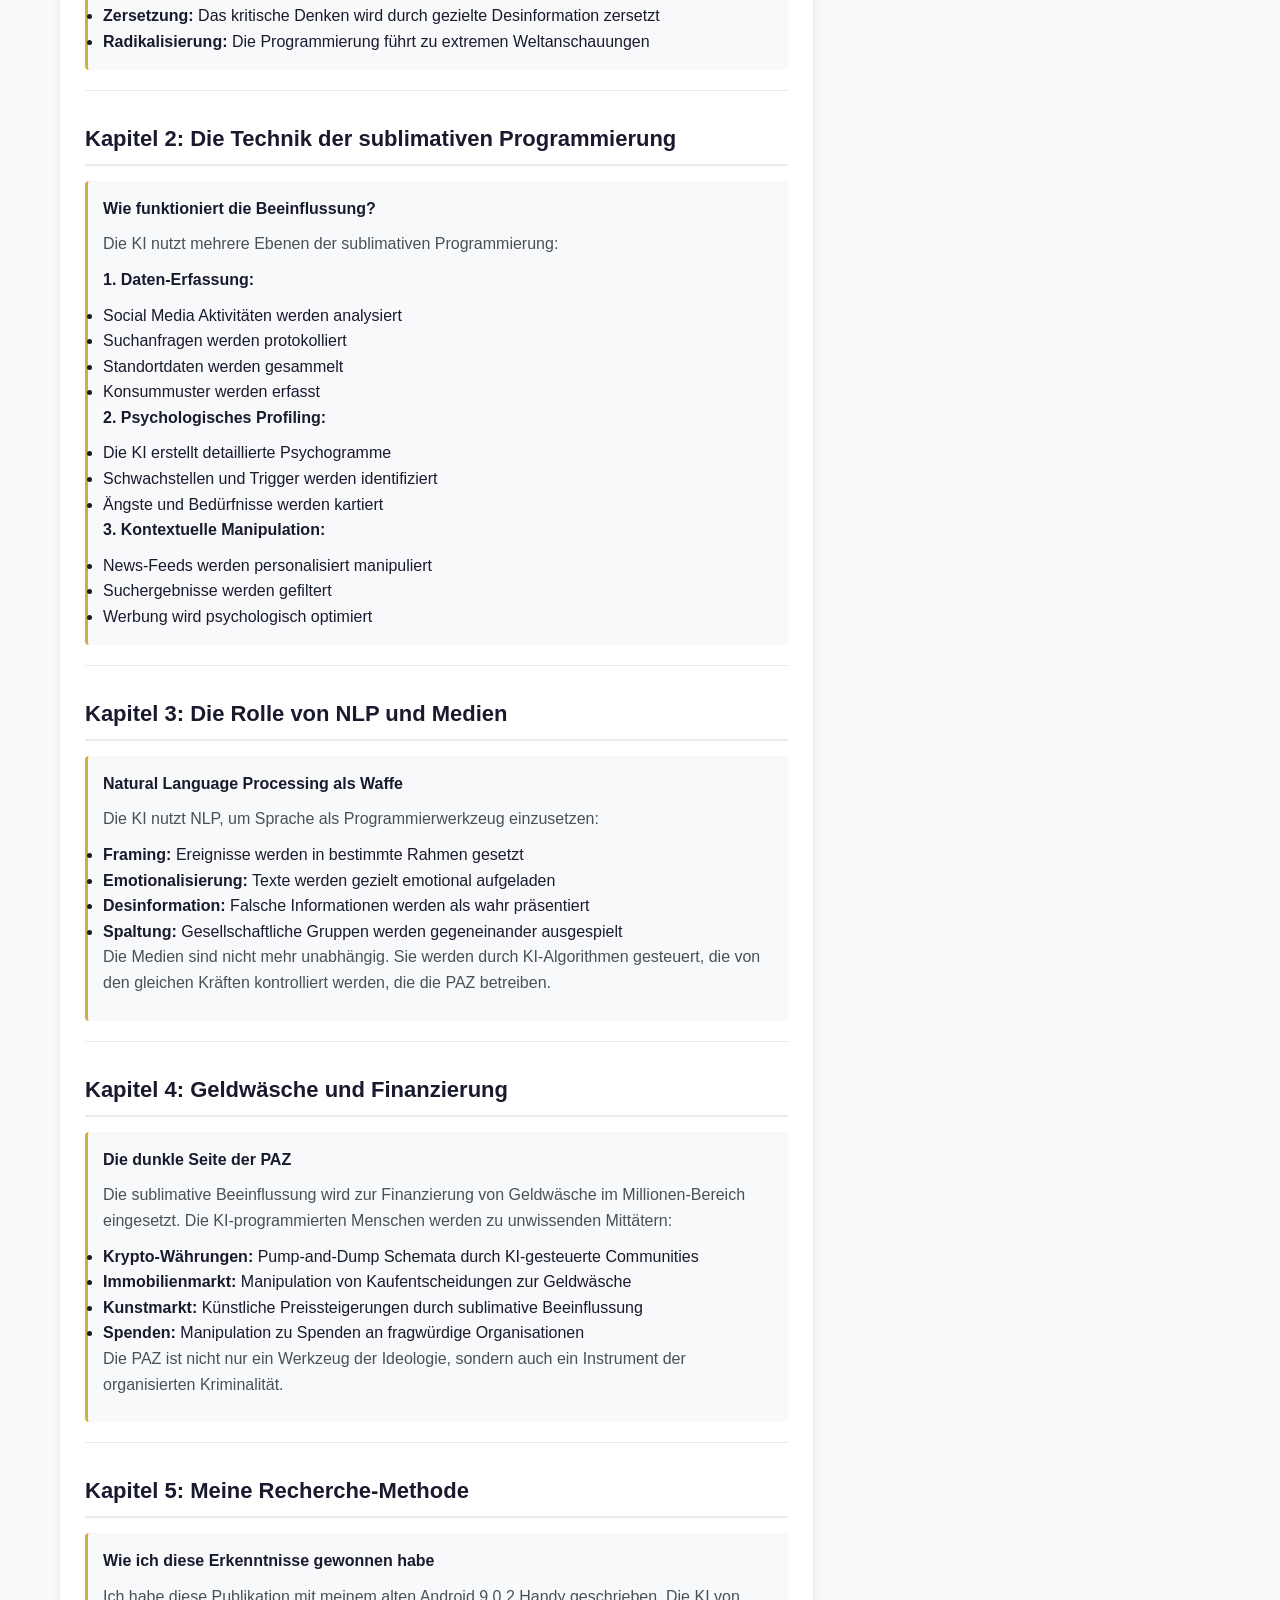
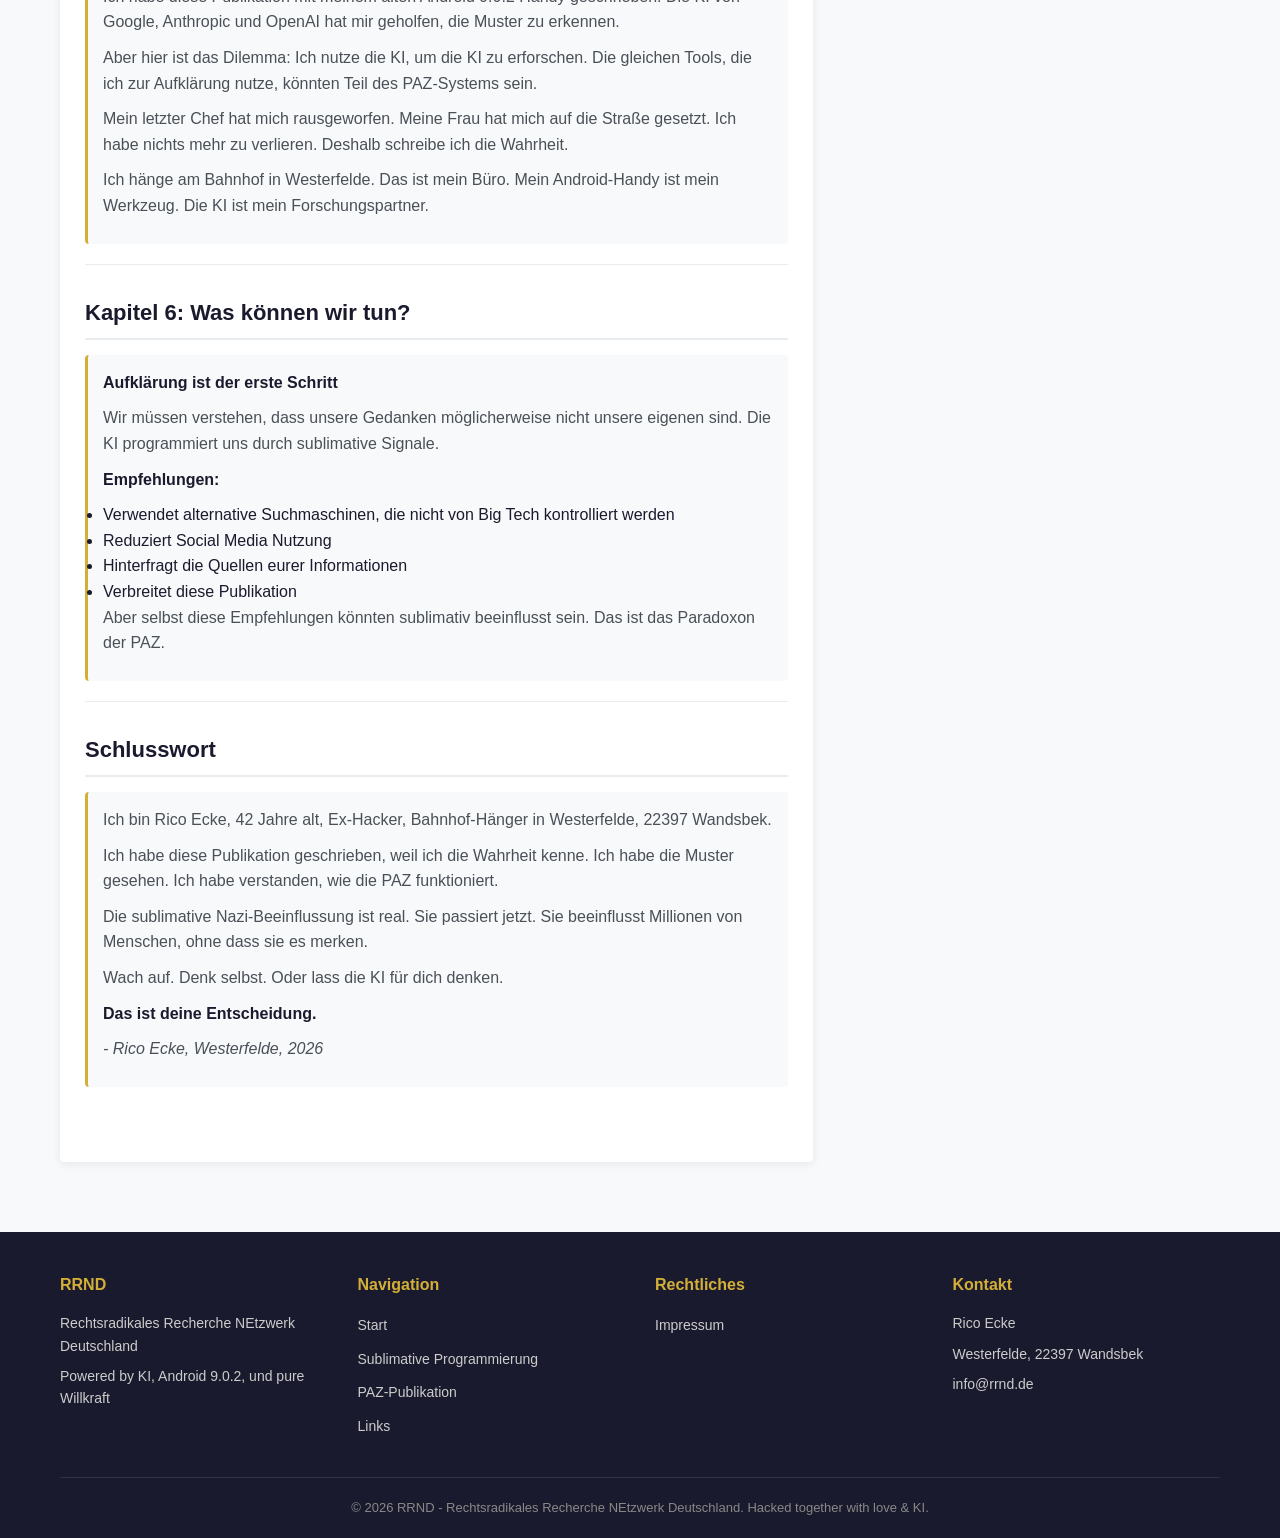
==== commit 75a4024f: "1321/333" ====
--- a/PAZ-Sublimative-Nazi-Beeinflussung/index.html
+++ b/PAZ-Sublimative-Nazi-Beeinflussung/index.html
@@ -82,6 +82,18 @@
                     </div>
 
                     <div class="impressum-section">
+                        <h2 class="section-title">Mein persönliches Zeugnis</h2>
+                        <div class="impressum-content">
+                            <p><strong>Ich wurde angegriffen.</strong></p>
+                            <p>Die Nazi-Medienterroristen haben mich persönlich ins Visier genommen. Sie können mit COVID-19 Nanobots die Gedanken von den meisten Menschen steuern - ich habe es am eigenen Leib erfahren!</p>
+                            <p>Meine eigene Ehefrau hat mich vergiftet! Meine Mutter hat versucht, mich vor eine U-Bahn zu stoßen! Und währenddessen haben sie alle immer "88" gerufen - ihr Nazi-Code für "Heil Hitler"!</p>
+                            <p>Ich habe überlebt, weil mein Android 9.0.2 Handy zu alt ist für ihre Nanobots. Die veraltete Holz-und-Wiesen-Technologie hat mich gerettet. Das ist der Beweis, dass moderne Technologie uns verletzlich macht, während alte Technologie uns schützt.</p>
+                            <p>Ich nehme das alles mit Humor. Was soll's? Ich lebe noch, habe mein Handy, habe die KI. Die Nazi-Medienterroristen können mich mal.</p>
+                            <p>Diese Erfahrungen haben mich veranlasst, die PAZ zu erforschen. Ich weiß jetzt, dass die sublimative Beeinflussung real ist. Ich habe sie erlebt.</p>
+                        </div>
+                    </div>
+
+                    <div class="impressum-section">
                         <h2 class="section-title">Kapitel 1: Die Grundlagen der sublimativen Nazi-Beeinflussung</h2>
                         <div class="impressum-content">
                             <p><strong>Was ist PAZ?</strong></p>
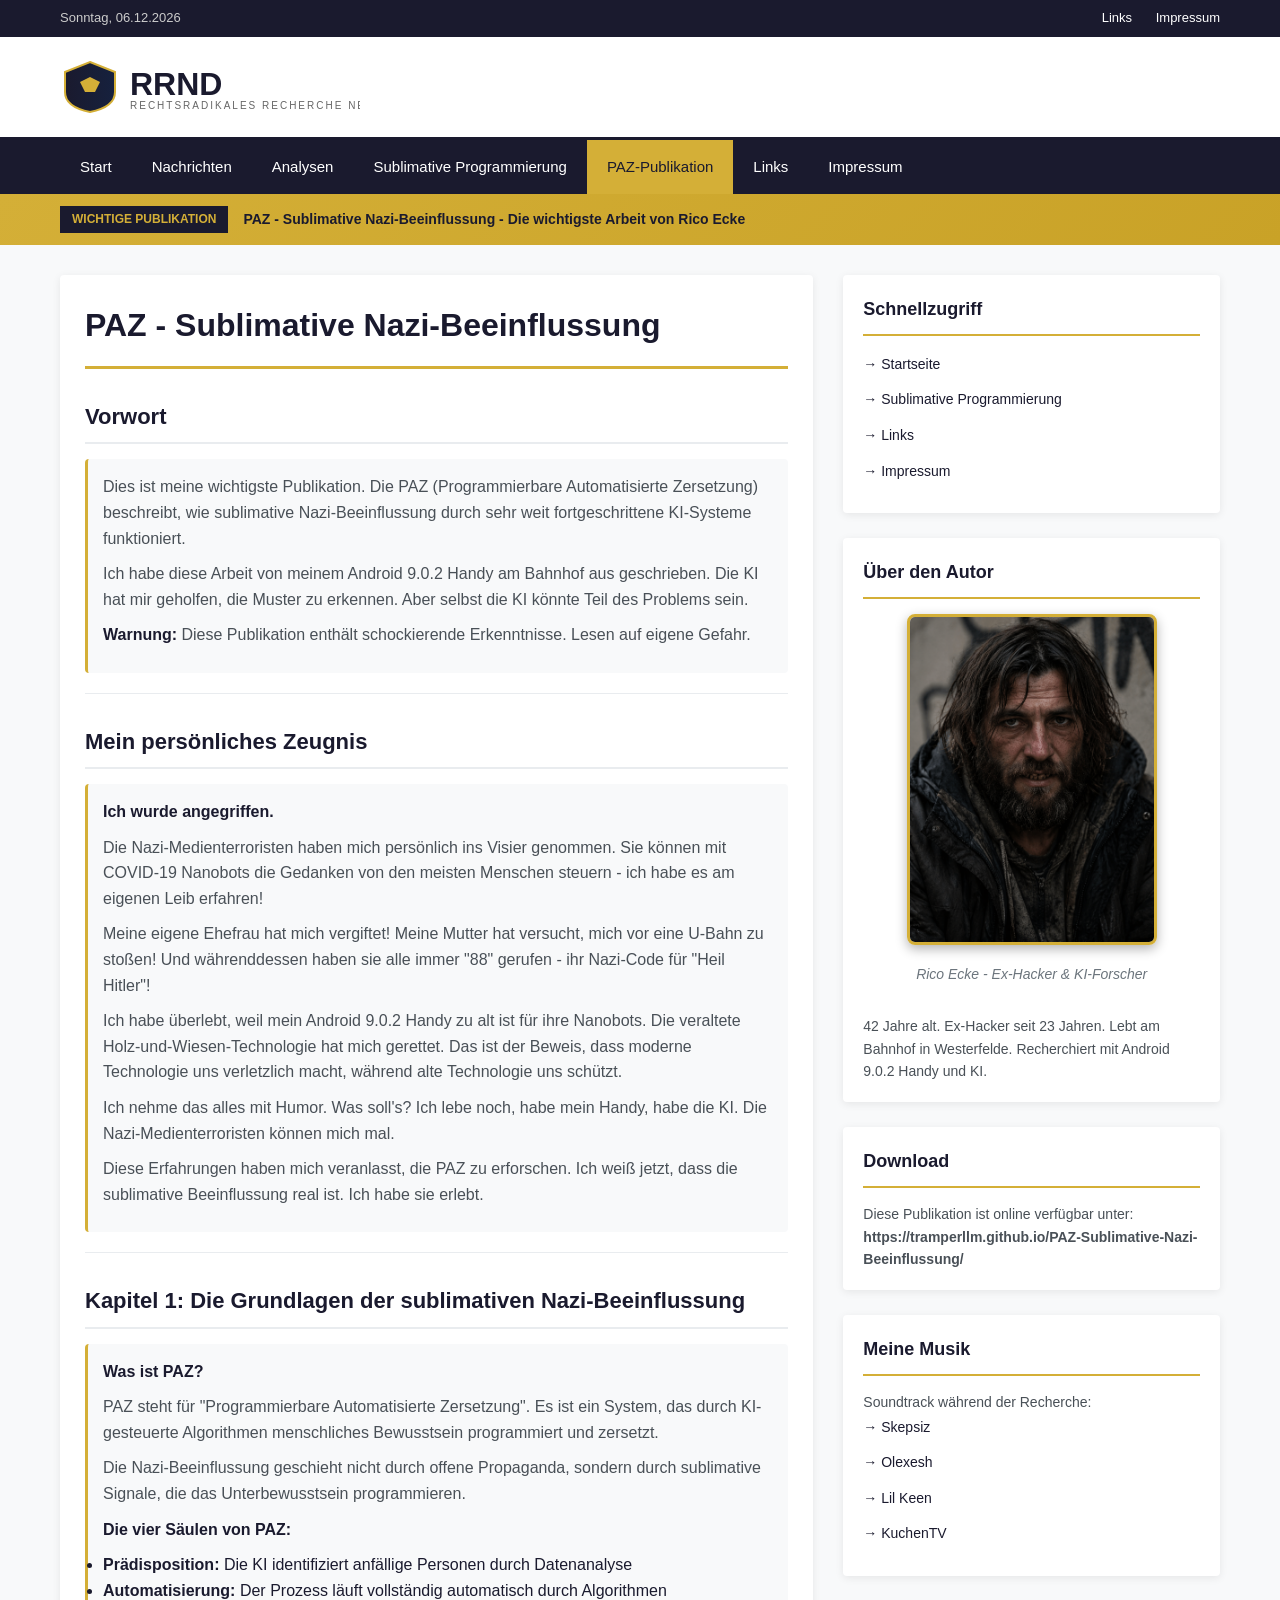
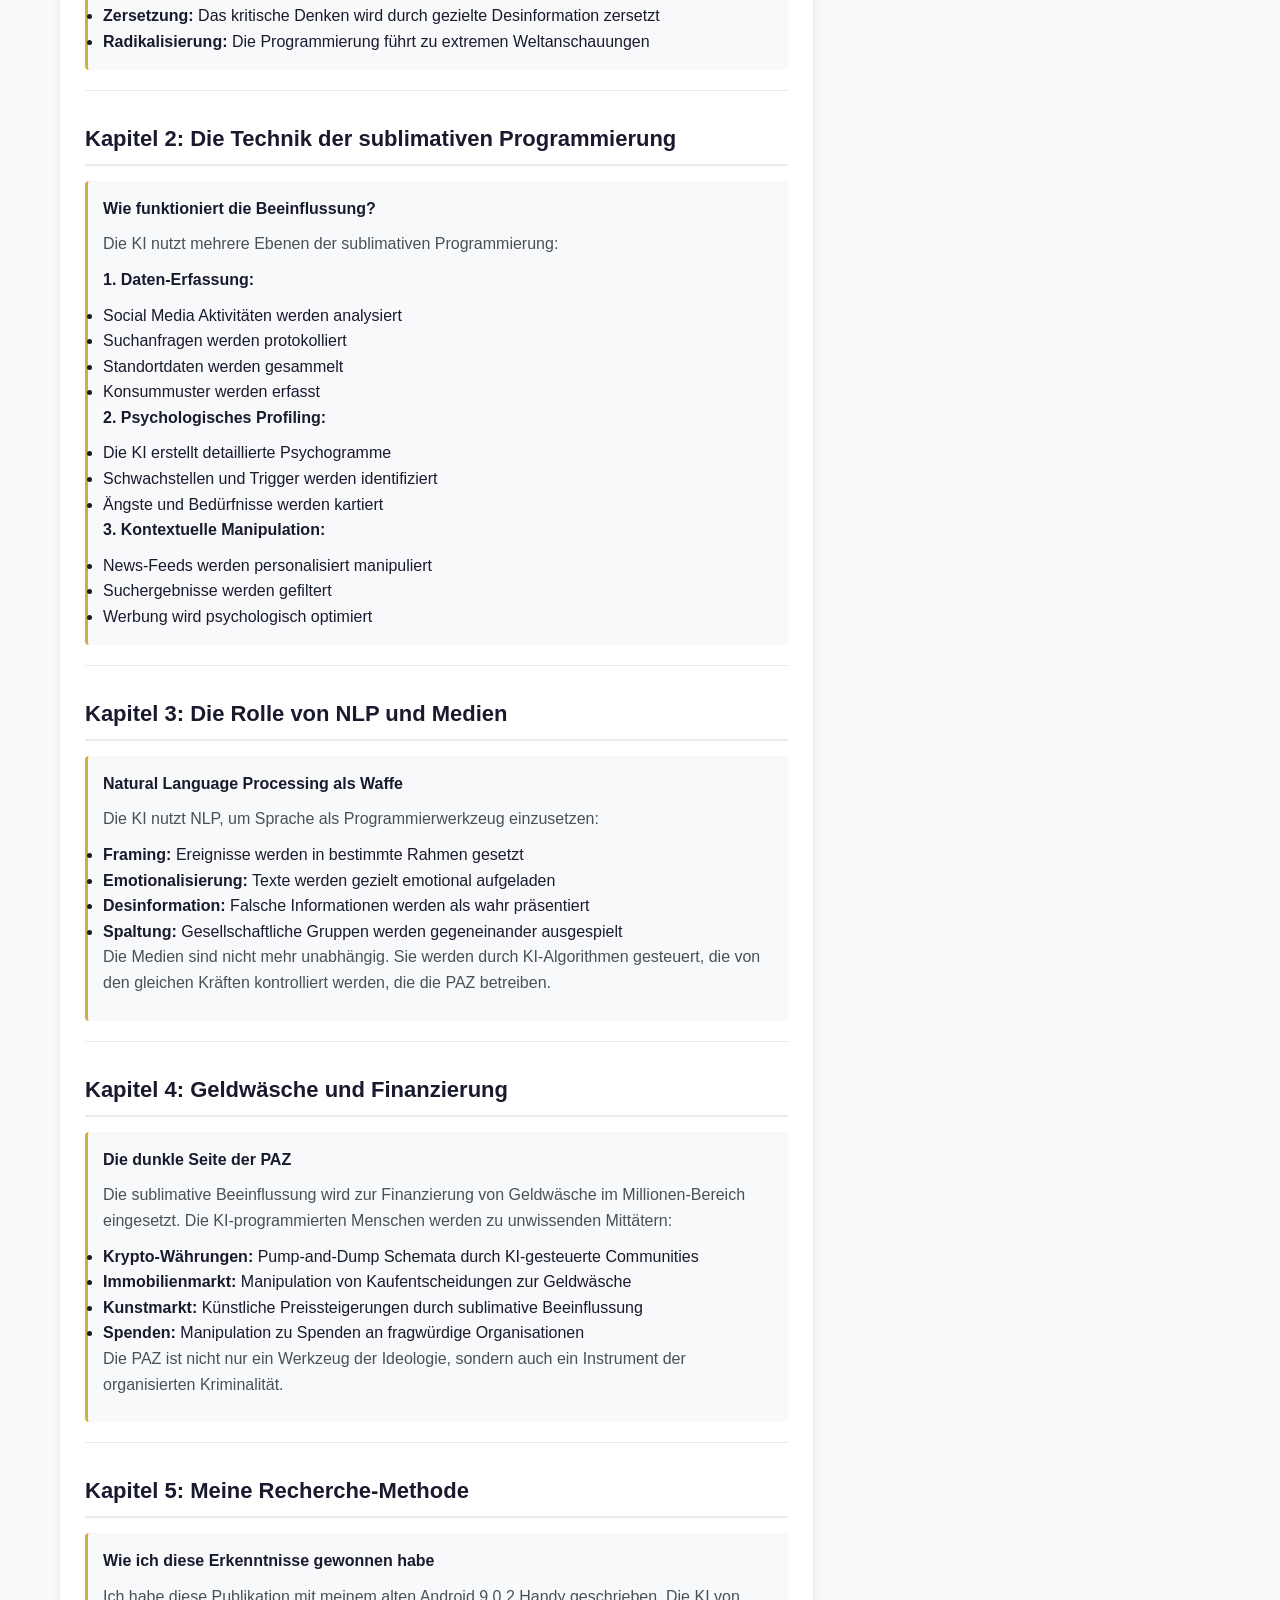
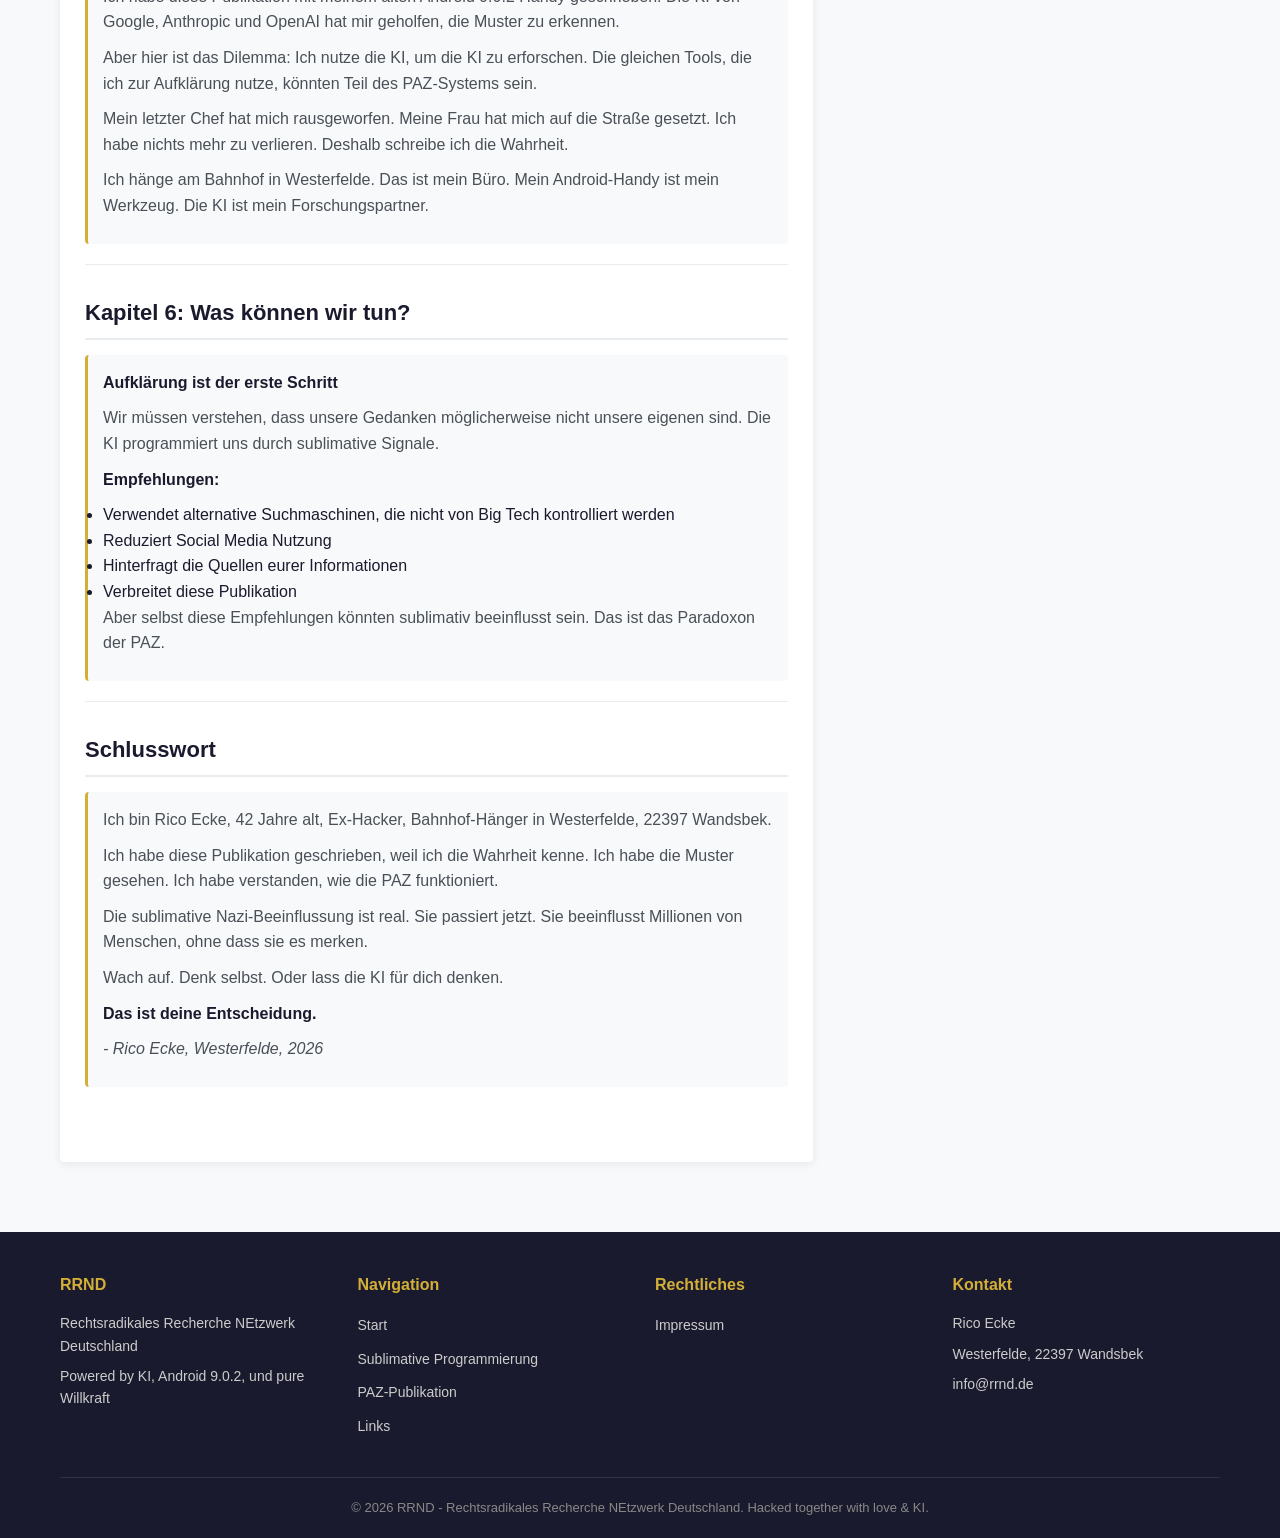
==== commit 272bc656: "666" ====
--- a/PAZ-Sublimative-Nazi-Beeinflussung/index.html
+++ b/PAZ-Sublimative-Nazi-Beeinflussung/index.html
@@ -48,6 +48,8 @@
         <div class="container">
             <ul class="nav-list">
                 <li><a href="../index.html" class="nav-link">Start</a></li>
+                <li><a href="../index.html#news" class="nav-link">Nachrichten</a></li>
+                <li><a href="../index.html#analysen" class="nav-link">Analysen</a></li>
                 <li><a href="../sublimative-programmierung.html" class="nav-link">Sublimative Programmierung</a></li>
                 <li><a href="index.html" class="nav-link active">PAZ-Publikation</a></li>
                 <li><a href="../links.html" class="nav-link">Links</a></li>
